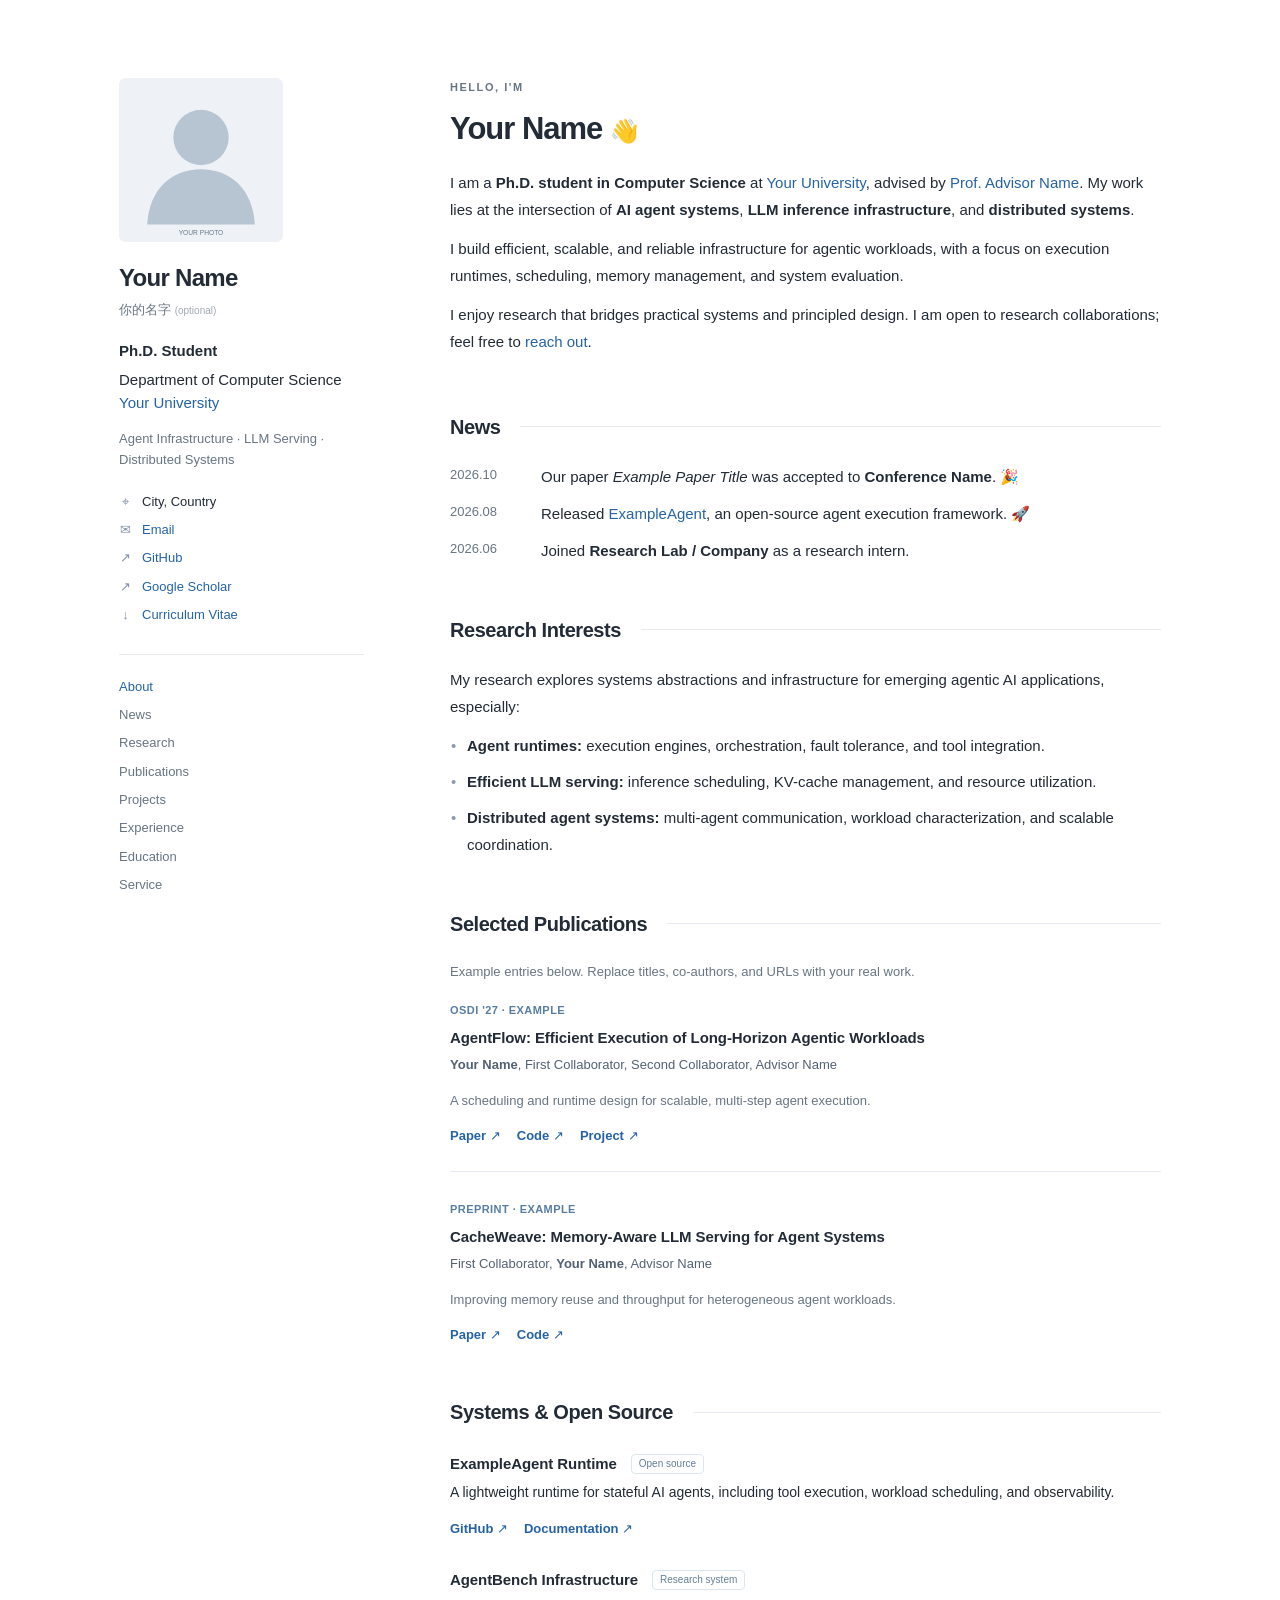
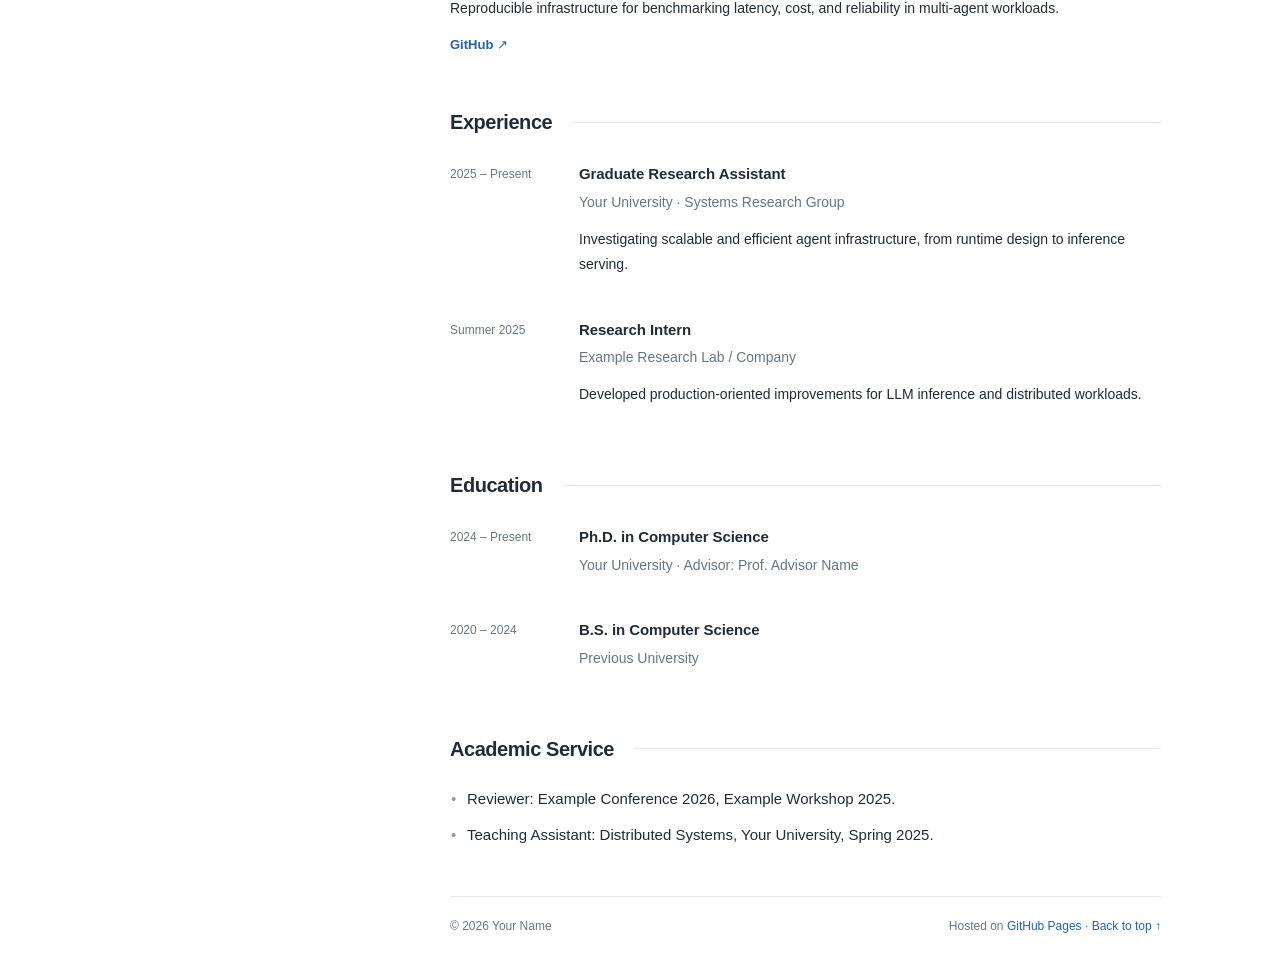
==== index.html @ 6315771d "Initial commit: personal homepage" ====
<!doctype html>
<html lang="en">
<head>
  <meta charset="utf-8" />
  <meta name="viewport" content="width=device-width, initial-scale=1" />
  <meta name="description" content="Your Name — Ph.D. researcher in Agent Infrastructure, LLM serving, and distributed systems." />
  <meta name="theme-color" content="#ffffff" />
  <title>Your Name | Agent Infrastructure Research</title>
  <link rel="icon" href="assets/favicon.svg" type="image/svg+xml" />
  <link rel="stylesheet" href="assets/style.css" />
</head>
<body>
  <a class="skip-link" href="#about">Skip to content</a>
  <div class="layout">
    <aside class="sidebar" aria-label="Profile">
      <a href="#about" class="portrait-link" aria-label="Back to introduction"><img class="portrait" src="assets/avatar.svg" alt="Placeholder portrait. Replace with your own photo." width="184" height="184" /></a>
      <h1>Your Name</h1>
      <p class="native-name">你的名字 <span class="optional">(optional)</span></p>
      <p class="role">Ph.D. Student</p>
      <p class="affiliation">Department of Computer Science<br /><a href="https://example.edu/">Your University</a></p>
      <p class="research-line">Agent Infrastructure · LLM Serving · Distributed Systems</p>
      <ul class="contacts" aria-label="Contact links">
        <li><span aria-hidden="true">⌖</span> City, Country</li>
        <li><span aria-hidden="true">✉</span> <a href="mailto:yourname@example.com">Email</a></li>
        <li><span aria-hidden="true">↗</span> <a href="https://github.com/yourusername">GitHub</a></li>
        <li><span aria-hidden="true">↗</span> <a href="https://scholar.google.com/">Google Scholar</a></li>
        <li><span aria-hidden="true">↓</span> <a href="cv.html">Curriculum Vitae</a></li>
      </ul>
      <nav class="side-nav" aria-label="Page sections">
        <a href="#about">About</a><a href="#news">News</a><a href="#research">Research</a><a href="#publications">Publications</a><a href="#projects">Projects</a><a href="#experience">Experience</a><a href="#education">Education</a><a href="#service">Service</a>
      </nav>
    </aside>

    <main class="main" id="about">
      <header class="mobile-header"><span>Your Name</span><a href="cv.html">CV ↗</a></header>
      <section class="section intro" aria-labelledby="about-heading">
        <p class="eyebrow">Hello, I'm</p>
        <h2 id="about-heading">Your Name <span class="greeting">👋</span></h2>
        <p>I am a <strong>Ph.D. student in Computer Science</strong> at <a href="https://example.edu/">Your University</a>, advised by <a href="https://example.com/">Prof. Advisor Name</a>. My work lies at the intersection of <strong>AI agent systems</strong>, <strong>LLM inference infrastructure</strong>, and <strong>distributed systems</strong>.</p>
        <p>I build efficient, scalable, and reliable infrastructure for agentic workloads, with a focus on execution runtimes, scheduling, memory management, and system evaluation.</p>
        <p>I enjoy research that bridges practical systems and principled design. I am open to research collaborations; feel free to <a href="mailto:yourname@example.com">reach out</a>.</p>
      </section>

      <section class="section" id="news" aria-labelledby="news-heading">
        <div class="section-heading"><h2 id="news-heading">News</h2><span class="heading-rule"></span></div>
        <ul class="news-list">
          <li><time datetime="2026-10">2026.10</time><span>Our paper <em>Example Paper Title</em> was accepted to <strong>Conference Name</strong>. 🎉</span></li>
          <li><time datetime="2026-08">2026.08</time><span>Released <a href="https://github.com/yourusername">ExampleAgent</a>, an open-source agent execution framework. 🚀</span></li>
          <li><time datetime="2026-06">2026.06</time><span>Joined <strong>Research Lab / Company</strong> as a research intern.</span></li>
        </ul>
      </section>

      <section class="section" id="research" aria-labelledby="research-heading">
        <div class="section-heading"><h2 id="research-heading">Research Interests</h2><span class="heading-rule"></span></div>
        <p>My research explores systems abstractions and infrastructure for emerging agentic AI applications, especially:</p>
        <ul class="compact-list">
          <li><strong>Agent runtimes:</strong> execution engines, orchestration, fault tolerance, and tool integration.</li>
          <li><strong>Efficient LLM serving:</strong> inference scheduling, KV-cache management, and resource utilization.</li>
          <li><strong>Distributed agent systems:</strong> multi-agent communication, workload characterization, and scalable coordination.</li>
        </ul>
      </section>

      <section class="section" id="publications" aria-labelledby="publications-heading">
        <div class="section-heading"><h2 id="publications-heading">Selected Publications</h2><span class="heading-rule"></span></div>
        <p class="section-note">Example entries below. Replace titles, co-authors, and URLs with your real work.</p>
        <article class="pub-entry"><span class="venue">OSDI '27 · Example</span><h3>AgentFlow: Efficient Execution of Long-Horizon Agentic Workloads</h3><p class="authors"><strong>Your Name</strong>, First Collaborator, Second Collaborator, Advisor Name</p><p class="pub-summary">A scheduling and runtime design for scalable, multi-step agent execution.</p><div class="links"><a href="https://example.com/paper-1">Paper ↗</a><a href="https://github.com/yourusername">Code ↗</a><a href="https://example.com/project-1">Project ↗</a></div></article>
        <article class="pub-entry"><span class="venue">Preprint · Example</span><h3>CacheWeave: Memory-Aware LLM Serving for Agent Systems</h3><p class="authors">First Collaborator, <strong>Your Name</strong>, Advisor Name</p><p class="pub-summary">Improving memory reuse and throughput for heterogeneous agent workloads.</p><div class="links"><a href="https://example.com/paper-2">Paper ↗</a><a href="https://github.com/yourusername">Code ↗</a></div></article>
      </section>

      <section class="section" id="projects" aria-labelledby="projects-heading">
        <div class="section-heading"><h2 id="projects-heading">Systems & Open Source</h2><span class="heading-rule"></span></div>
        <article class="item"><div class="item-top"><h3>ExampleAgent Runtime</h3><span class="small-tag">Open source</span></div><p>A lightweight runtime for stateful AI agents, including tool execution, workload scheduling, and observability.</p><div class="links"><a href="https://github.com/yourusername">GitHub ↗</a><a href="https://example.com/docs">Documentation ↗</a></div></article>
        <article class="item"><div class="item-top"><h3>AgentBench Infrastructure</h3><span class="small-tag">Research system</span></div><p>Reproducible infrastructure for benchmarking latency, cost, and reliability in multi-agent workloads.</p><div class="links"><a href="https://github.com/yourusername">GitHub ↗</a></div></article>
      </section>

      <section class="section" id="experience" aria-labelledby="experience-heading">
        <div class="section-heading"><h2 id="experience-heading">Experience</h2><span class="heading-rule"></span></div>
        <div class="timeline-entry"><div class="when">2025 – Present</div><div><h3>Graduate Research Assistant</h3><p class="muted">Your University · Systems Research Group</p><p>Investigating scalable and efficient agent infrastructure, from runtime design to inference serving.</p></div></div>
        <div class="timeline-entry"><div class="when">Summer 2025</div><div><h3>Research Intern</h3><p class="muted">Example Research Lab / Company</p><p>Developed production-oriented improvements for LLM inference and distributed workloads.</p></div></div>
      </section>

      <section class="section" id="education" aria-labelledby="education-heading">
        <div class="section-heading"><h2 id="education-heading">Education</h2><span class="heading-rule"></span></div>
        <div class="timeline-entry"><div class="when">2024 – Present</div><div><h3>Ph.D. in Computer Science</h3><p class="muted">Your University · Advisor: Prof. Advisor Name</p></div></div>
        <div class="timeline-entry"><div class="when">2020 – 2024</div><div><h3>B.S. in Computer Science</h3><p class="muted">Previous University</p></div></div>
      </section>

      <section class="section" id="service" aria-labelledby="service-heading">
        <div class="section-heading"><h2 id="service-heading">Academic Service</h2><span class="heading-rule"></span></div>
        <ul class="compact-list"><li>Reviewer: Example Conference 2026, Example Workshop 2025.</li><li>Teaching Assistant: Distributed Systems, Your University, Spring 2025.</li></ul>
      </section>
      <footer><span>© <span id="year">2026</span> Your Name</span><span>Hosted on <a href="https://pages.github.com/">GitHub Pages</a> · <a href="#about">Back to top ↑</a></span></footer>
    </main>
  </div>
  <script src="assets/main.js" defer></script>
</body>
</html>
---- assets/style.css ----
:root{color-scheme:light;--ink:#222b36;--muted:#687583;--blue:#2563a6;--border:#e6eaf0;--background:#fff;--surface:#f4f7fa}*{box-sizing:border-box}html{scroll-behavior:smooth}body{margin:0;background:var(--background);color:var(--ink);font:15px/1.8 -apple-system,BlinkMacSystemFont,"Segoe UI",Roboto,"Helvetica Neue",Arial,sans-serif;-webkit-font-smoothing:antialiased}a{color:var(--blue);text-decoration:none}a:hover{text-decoration:underline}a:focus-visible{outline:2px solid var(--blue);outline-offset:3px;border-radius:2px}.layout{max-width:1130px;margin:0 auto;display:grid;grid-template-columns:245px minmax(0,1fr);gap:86px;padding:78px 44px 40px}.sidebar{align-self:start;position:sticky;top:42px}.portrait{display:block;width:164px;height:164px;object-fit:cover;border-radius:7px;margin-bottom:22px;background:#edf2f7}.sidebar h1{font-size:24px;letter-spacing:-.7px;line-height:1.2;margin:0 0 5px}.native-name{font-size:13px;color:var(--muted);margin:0 0 16px}.optional{font-size:10px;color:#a0a8b2}.role{font-weight:650;margin:0}.affiliation{line-height:1.55;margin:4px 0 13px}.research-line{font-size:13px;color:var(--muted);line-height:1.65;margin:0 0 19px}.contacts{list-style:none;margin:0;padding:0 0 22px;border-bottom:1px solid var(--border);font-size:13px}.contacts li{display:flex;gap:10px;align-items:baseline;margin:5px 0}.contacts li span{color:#8392a4;width:13px;text-align:center}.side-nav{display:flex;flex-direction:column;align-items:flex-start;gap:5px;margin-top:20px;font-size:13px}.side-nav a{color:var(--muted)}.side-nav a:hover,.side-nav a.active{color:var(--blue)}.main{min-width:0}.mobile-header{display:none}.section{scroll-margin-top:35px;margin-bottom:48px}.intro{margin-bottom:54px}.eyebrow{letter-spacing:.14em;text-transform:uppercase;font-size:11px;color:var(--muted);font-weight:700;margin:0 0 3px}.intro h2{font-size:31px;letter-spacing:-1px;line-height:1.25;margin:0 0 20px}.greeting{font-size:23px;font-weight:400}.main p{margin:0 0 12px}.section-heading{display:flex;align-items:center;gap:20px;margin:0 0 18px}.section-heading h2{font-size:20px;letter-spacing:-.45px;margin:0;white-space:nowrap}.heading-rule{height:1px;background:var(--border);flex:1}.news-list,.compact-list{padding:0;list-style:none;margin:0}.news-list li{display:grid;grid-template-columns:75px minmax(0,1fr);gap:16px;margin-bottom:10px}.news-list time{color:var(--muted);font-size:13px;font-variant-numeric:tabular-nums}.compact-list li{position:relative;padding-left:17px;margin-bottom:9px}.compact-list li:before{content:'•';position:absolute;left:1px;color:#8c9bac}.section-note{font-size:13px;color:var(--muted)}.pub-entry{padding:0 0 23px;margin:0 0 22px;border-bottom:1px solid var(--border)}.pub-entry:last-child{border-bottom:none;padding-bottom:0;margin-bottom:0}.venue{text-transform:uppercase;letter-spacing:.04em;font-size:11px;font-weight:700;color:#587da0}.pub-entry h3,.item h3,.timeline-entry h3{font-size:15px;line-height:1.5;margin:5px 0 4px;letter-spacing:-.08px}.authors{font-size:13px;color:#536171}.pub-summary{font-size:13px;color:var(--muted)}.links{display:flex;gap:16px;flex-wrap:wrap;font-size:13px;font-weight:550}.item{margin-bottom:24px}.item-top{display:flex;align-items:center;gap:14px;flex-wrap:wrap}.small-tag{font-size:10px;border:1px solid #dce6ef;color:#637e98;border-radius:4px;padding:0 7px}.item p,.timeline-entry p{font-size:14px}.timeline-entry{display:grid;grid-template-columns:115px minmax(0,1fr);gap:14px;margin-bottom:24px}.when{color:var(--muted);font-size:12px;padding-top:6px;white-space:nowrap}.muted{color:var(--muted)}footer{border-top:1px solid var(--border);padding-top:19px;display:flex;justify-content:space-between;gap:16px;flex-wrap:wrap;color:var(--muted);font-size:12px}.skip-link{position:absolute;left:-9999px}.skip-link:focus{left:10px;top:10px;padding:8px;background:white;z-index:3}@media(max-width:850px){.layout{gap:40px;grid-template-columns:200px minmax(0,1fr);padding:48px 28px}.portrait{width:150px;height:150px}}@media(max-width:650px){.layout{display:block;padding:24px 23px 35px}.sidebar{position:static;border-bottom:1px solid var(--border);padding-bottom:20px;margin-bottom:34px}.portrait{width:116px;height:116px;margin-bottom:15px}.sidebar h1{font-size:22px}.contacts{border:0;padding-bottom:0;display:flex;flex-wrap:wrap;column-gap:16px}.contacts li{margin:2px 0}.side-nav{display:none}.mobile-header{display:none}.intro h2{font-size:28px}.section{margin-bottom:40px}.news-list li{grid-template-columns:65px minmax(0,1fr);gap:10px}.timeline-entry{grid-template-columns:1fr;gap:0}.when{padding:0}.section-heading h2{font-size:19px}}@media(prefers-reduced-motion:reduce){html{scroll-behavior:auto}}
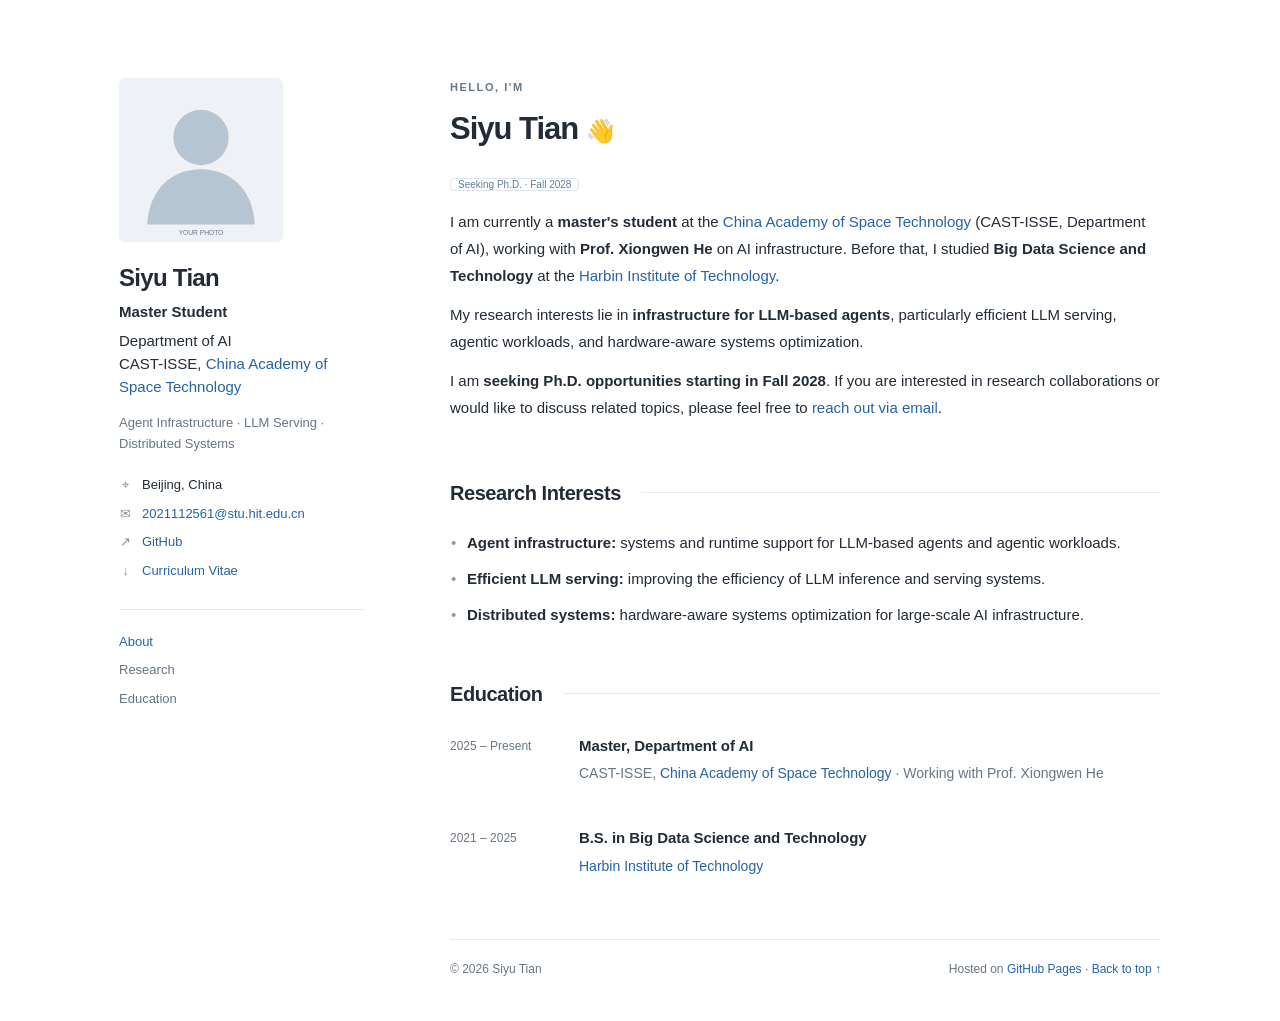
==== commit 19794383: "Replace template placeholders with Siyu Tian's real profile" ====
--- a/index.html
+++ b/index.html
@@ -3,9 +3,9 @@
 <head>
   <meta charset="utf-8" />
   <meta name="viewport" content="width=device-width, initial-scale=1" />
-  <meta name="description" content="Your Name — Ph.D. researcher in Agent Infrastructure, LLM serving, and distributed systems." />
+  <meta name="description" content="Siyu Tian — Master student at CAST-ISSE working on agent infrastructure, efficient LLM serving, and hardware-aware systems optimization." />
   <meta name="theme-color" content="#ffffff" />
-  <title>Your Name | Agent Infrastructure Research</title>
+  <title>Siyu Tian | Agent Infrastructure &amp; LLM Serving</title>
   <link rel="icon" href="assets/favicon.svg" type="image/svg+xml" />
   <link rel="stylesheet" href="assets/style.css" />
 </head>
@@ -13,83 +13,49 @@
   <a class="skip-link" href="#about">Skip to content</a>
   <div class="layout">
     <aside class="sidebar" aria-label="Profile">
-      <a href="#about" class="portrait-link" aria-label="Back to introduction"><img class="portrait" src="assets/avatar.svg" alt="Placeholder portrait. Replace with your own photo." width="184" height="184" /></a>
-      <h1>Your Name</h1>
-      <p class="native-name">你的名字 <span class="optional">(optional)</span></p>
-      <p class="role">Ph.D. Student</p>
-      <p class="affiliation">Department of Computer Science<br /><a href="https://example.edu/">Your University</a></p>
+      <a href="#about" class="portrait-link" aria-label="Back to introduction"><img class="portrait" src="assets/avatar.svg" alt="Portrait placeholder. Replace assets/avatar.svg with a photo." width="184" height="184" /></a>
+      <h1>Siyu Tian</h1>
+      <p class="role">Master Student</p>
+      <p class="affiliation">Department of AI<br />CAST-ISSE, <a href="https://cast.cn/english/channel/1803">China Academy of Space Technology</a></p>
       <p class="research-line">Agent Infrastructure · LLM Serving · Distributed Systems</p>
       <ul class="contacts" aria-label="Contact links">
-        <li><span aria-hidden="true">⌖</span> City, Country</li>
-        <li><span aria-hidden="true">✉</span> <a href="mailto:yourname@example.com">Email</a></li>
-        <li><span aria-hidden="true">↗</span> <a href="https://github.com/yourusername">GitHub</a></li>
-        <li><span aria-hidden="true">↗</span> <a href="https://scholar.google.com/">Google Scholar</a></li>
+        <li><span aria-hidden="true">⌖</span> Beijing, China</li>
+        <li><span aria-hidden="true">✉</span> <a href="mailto:2021112561@stu.hit.edu.cn">2021112561@stu.hit.edu.cn</a></li>
+        <li><span aria-hidden="true">↗</span> <a href="https://github.com/MrCloth">GitHub</a></li>
         <li><span aria-hidden="true">↓</span> <a href="cv.html">Curriculum Vitae</a></li>
       </ul>
       <nav class="side-nav" aria-label="Page sections">
-        <a href="#about">About</a><a href="#news">News</a><a href="#research">Research</a><a href="#publications">Publications</a><a href="#projects">Projects</a><a href="#experience">Experience</a><a href="#education">Education</a><a href="#service">Service</a>
+        <a href="#about">About</a><a href="#research">Research</a><a href="#education">Education</a>
       </nav>
     </aside>
 
     <main class="main" id="about">
-      <header class="mobile-header"><span>Your Name</span><a href="cv.html">CV ↗</a></header>
+      <header class="mobile-header"><span>Siyu Tian</span><a href="cv.html">CV ↗</a></header>
       <section class="section intro" aria-labelledby="about-heading">
         <p class="eyebrow">Hello, I'm</p>
-        <h2 id="about-heading">Your Name <span class="greeting">👋</span></h2>
-        <p>I am a <strong>Ph.D. student in Computer Science</strong> at <a href="https://example.edu/">Your University</a>, advised by <a href="https://example.com/">Prof. Advisor Name</a>. My work lies at the intersection of <strong>AI agent systems</strong>, <strong>LLM inference infrastructure</strong>, and <strong>distributed systems</strong>.</p>
-        <p>I build efficient, scalable, and reliable infrastructure for agentic workloads, with a focus on execution runtimes, scheduling, memory management, and system evaluation.</p>
-        <p>I enjoy research that bridges practical systems and principled design. I am open to research collaborations; feel free to <a href="mailto:yourname@example.com">reach out</a>.</p>
-      </section>
-
-      <section class="section" id="news" aria-labelledby="news-heading">
-        <div class="section-heading"><h2 id="news-heading">News</h2><span class="heading-rule"></span></div>
-        <ul class="news-list">
-          <li><time datetime="2026-10">2026.10</time><span>Our paper <em>Example Paper Title</em> was accepted to <strong>Conference Name</strong>. 🎉</span></li>
-          <li><time datetime="2026-08">2026.08</time><span>Released <a href="https://github.com/yourusername">ExampleAgent</a>, an open-source agent execution framework. 🚀</span></li>
-          <li><time datetime="2026-06">2026.06</time><span>Joined <strong>Research Lab / Company</strong> as a research intern.</span></li>
-        </ul>
+        <h2 id="about-heading">Siyu Tian <span class="greeting">👋</span></h2>
+        <p><span class="small-tag">Seeking Ph.D. · Fall 2028</span></p>
+        <p>I am currently a <strong>master's student</strong> at the <a href="https://cast.cn/english/channel/1803">China Academy of Space Technology</a> (CAST-ISSE, Department of AI), working with <strong>Prof. Xiongwen He</strong> on AI infrastructure. Before that, I studied <strong>Big Data Science and Technology</strong> at the <a href="https://www.hit.edu.cn/">Harbin Institute of Technology</a>.</p>
+        <p>My research interests lie in <strong>infrastructure for LLM-based agents</strong>, particularly efficient LLM serving, agentic workloads, and hardware-aware systems optimization.</p>
+        <p>I am <strong>seeking Ph.D. opportunities starting in Fall 2028</strong>. If you are interested in research collaborations or would like to discuss related topics, please feel free to <a href="mailto:2021112561@stu.hit.edu.cn">reach out via email</a>.</p>
       </section>
 
       <section class="section" id="research" aria-labelledby="research-heading">
         <div class="section-heading"><h2 id="research-heading">Research Interests</h2><span class="heading-rule"></span></div>
-        <p>My research explores systems abstractions and infrastructure for emerging agentic AI applications, especially:</p>
         <ul class="compact-list">
-          <li><strong>Agent runtimes:</strong> execution engines, orchestration, fault tolerance, and tool integration.</li>
-          <li><strong>Efficient LLM serving:</strong> inference scheduling, KV-cache management, and resource utilization.</li>
-          <li><strong>Distributed agent systems:</strong> multi-agent communication, workload characterization, and scalable coordination.</li>
+          <li><strong>Agent infrastructure:</strong> systems and runtime support for LLM-based agents and agentic workloads.</li>
+          <li><strong>Efficient LLM serving:</strong> improving the efficiency of LLM inference and serving systems.</li>
+          <li><strong>Distributed systems:</strong> hardware-aware systems optimization for large-scale AI infrastructure.</li>
         </ul>
-      </section>
-
-      <section class="section" id="publications" aria-labelledby="publications-heading">
-        <div class="section-heading"><h2 id="publications-heading">Selected Publications</h2><span class="heading-rule"></span></div>
-        <p class="section-note">Example entries below. Replace titles, co-authors, and URLs with your real work.</p>
-        <article class="pub-entry"><span class="venue">OSDI '27 · Example</span><h3>AgentFlow: Efficient Execution of Long-Horizon Agentic Workloads</h3><p class="authors"><strong>Your Name</strong>, First Collaborator, Second Collaborator, Advisor Name</p><p class="pub-summary">A scheduling and runtime design for scalable, multi-step agent execution.</p><div class="links"><a href="https://example.com/paper-1">Paper ↗</a><a href="https://github.com/yourusername">Code ↗</a><a href="https://example.com/project-1">Project ↗</a></div></article>
-        <article class="pub-entry"><span class="venue">Preprint · Example</span><h3>CacheWeave: Memory-Aware LLM Serving for Agent Systems</h3><p class="authors">First Collaborator, <strong>Your Name</strong>, Advisor Name</p><p class="pub-summary">Improving memory reuse and throughput for heterogeneous agent workloads.</p><div class="links"><a href="https://example.com/paper-2">Paper ↗</a><a href="https://github.com/yourusername">Code ↗</a></div></article>
-      </section>
-
-      <section class="section" id="projects" aria-labelledby="projects-heading">
-        <div class="section-heading"><h2 id="projects-heading">Systems & Open Source</h2><span class="heading-rule"></span></div>
-        <article class="item"><div class="item-top"><h3>ExampleAgent Runtime</h3><span class="small-tag">Open source</span></div><p>A lightweight runtime for stateful AI agents, including tool execution, workload scheduling, and observability.</p><div class="links"><a href="https://github.com/yourusername">GitHub ↗</a><a href="https://example.com/docs">Documentation ↗</a></div></article>
-        <article class="item"><div class="item-top"><h3>AgentBench Infrastructure</h3><span class="small-tag">Research system</span></div><p>Reproducible infrastructure for benchmarking latency, cost, and reliability in multi-agent workloads.</p><div class="links"><a href="https://github.com/yourusername">GitHub ↗</a></div></article>
-      </section>
-
-      <section class="section" id="experience" aria-labelledby="experience-heading">
-        <div class="section-heading"><h2 id="experience-heading">Experience</h2><span class="heading-rule"></span></div>
-        <div class="timeline-entry"><div class="when">2025 – Present</div><div><h3>Graduate Research Assistant</h3><p class="muted">Your University · Systems Research Group</p><p>Investigating scalable and efficient agent infrastructure, from runtime design to inference serving.</p></div></div>
-        <div class="timeline-entry"><div class="when">Summer 2025</div><div><h3>Research Intern</h3><p class="muted">Example Research Lab / Company</p><p>Developed production-oriented improvements for LLM inference and distributed workloads.</p></div></div>
       </section>
 
       <section class="section" id="education" aria-labelledby="education-heading">
         <div class="section-heading"><h2 id="education-heading">Education</h2><span class="heading-rule"></span></div>
-        <div class="timeline-entry"><div class="when">2024 – Present</div><div><h3>Ph.D. in Computer Science</h3><p class="muted">Your University · Advisor: Prof. Advisor Name</p></div></div>
-        <div class="timeline-entry"><div class="when">2020 – 2024</div><div><h3>B.S. in Computer Science</h3><p class="muted">Previous University</p></div></div>
+        <div class="timeline-entry"><div class="when">2025 – Present</div><div><h3>Master, Department of AI</h3><p class="muted">CAST-ISSE, <a href="https://cast.cn/english/channel/1803">China Academy of Space Technology</a> · Working with Prof. Xiongwen He</p></div></div>
+        <div class="timeline-entry"><div class="when">2021 – 2025</div><div><h3>B.S. in Big Data Science and Technology</h3><p class="muted"><a href="https://www.hit.edu.cn/">Harbin Institute of Technology</a></p></div></div>
       </section>
 
-      <section class="section" id="service" aria-labelledby="service-heading">
-        <div class="section-heading"><h2 id="service-heading">Academic Service</h2><span class="heading-rule"></span></div>
-        <ul class="compact-list"><li>Reviewer: Example Conference 2026, Example Workshop 2025.</li><li>Teaching Assistant: Distributed Systems, Your University, Spring 2025.</li></ul>
-      </section>
-      <footer><span>© <span id="year">2026</span> Your Name</span><span>Hosted on <a href="https://pages.github.com/">GitHub Pages</a> · <a href="#about">Back to top ↑</a></span></footer>
+      <footer><span>© <span id="year">2026</span> Siyu Tian</span><span>Hosted on <a href="https://pages.github.com/">GitHub Pages</a> · <a href="#about">Back to top ↑</a></span></footer>
     </main>
   </div>
   <script src="assets/main.js" defer></script>
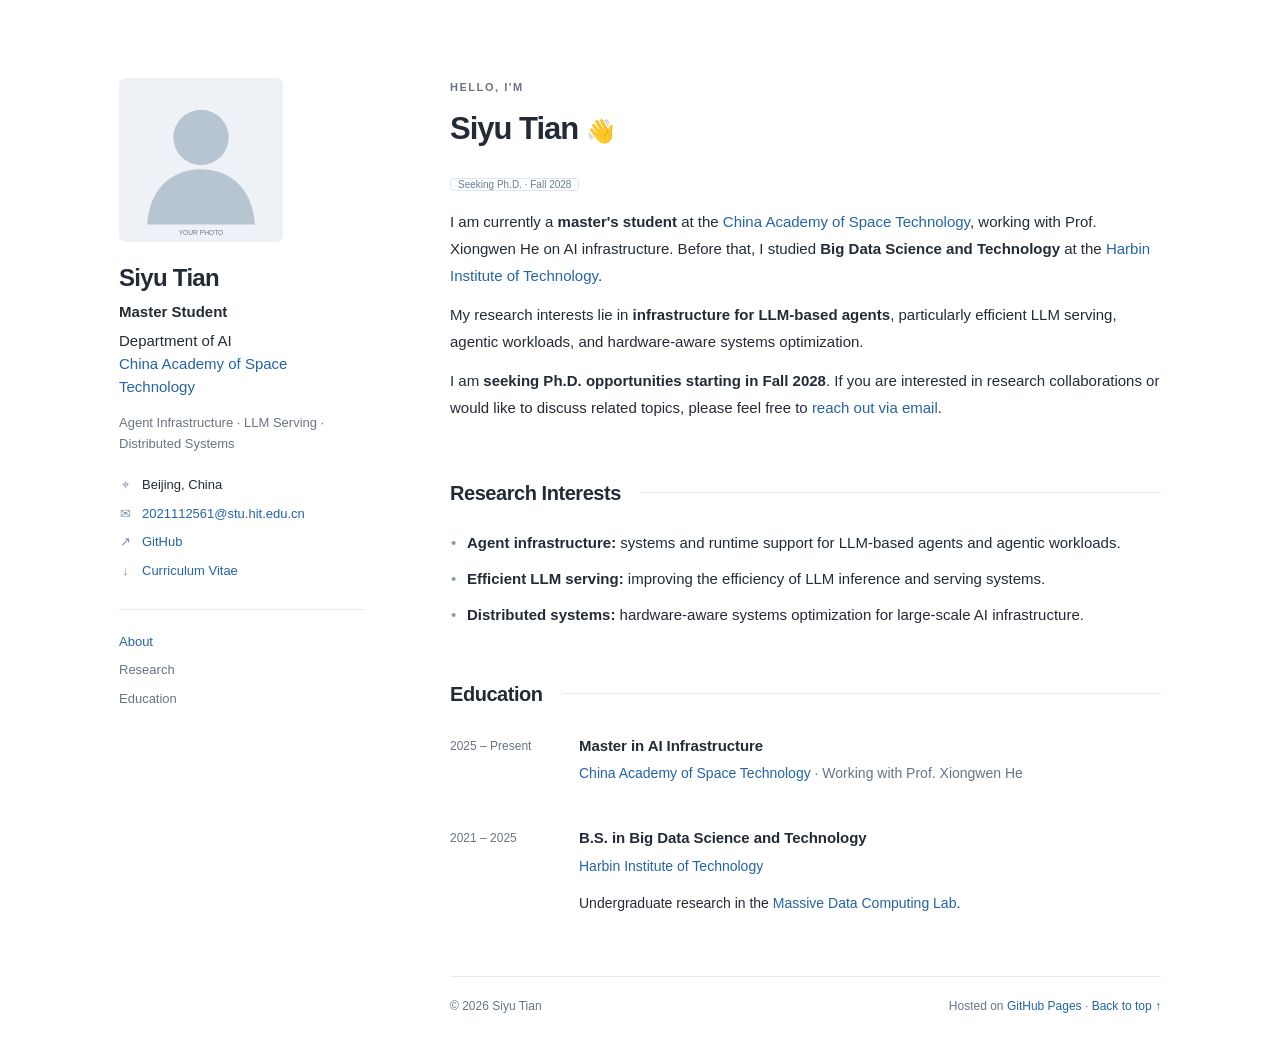
==== commit 75f1ad8b: "Remove CAST-ISSE mentions, rename degree to AI Infrastructure, add HIT lab" ====
--- a/index.html
+++ b/index.html
@@ -3,7 +3,7 @@
 <head>
   <meta charset="utf-8" />
   <meta name="viewport" content="width=device-width, initial-scale=1" />
-  <meta name="description" content="Siyu Tian — Master student at CAST-ISSE working on agent infrastructure, efficient LLM serving, and hardware-aware systems optimization." />
+  <meta name="description" content="Siyu Tian — Master student at the China Academy of Space Technology working on agent infrastructure, efficient LLM serving, and hardware-aware systems optimization." />
   <meta name="theme-color" content="#ffffff" />
   <title>Siyu Tian | Agent Infrastructure &amp; LLM Serving</title>
   <link rel="icon" href="assets/favicon.svg" type="image/svg+xml" />
@@ -16,7 +16,7 @@
       <a href="#about" class="portrait-link" aria-label="Back to introduction"><img class="portrait" src="assets/avatar.svg" alt="Portrait placeholder. Replace assets/avatar.svg with a photo." width="184" height="184" /></a>
       <h1>Siyu Tian</h1>
       <p class="role">Master Student</p>
-      <p class="affiliation">Department of AI<br />CAST-ISSE, <a href="https://cast.cn/english/channel/1803">China Academy of Space Technology</a></p>
+      <p class="affiliation">Department of AI<br /><a href="https://cast.cn/english/channel/1803">China Academy of Space Technology</a></p>
       <p class="research-line">Agent Infrastructure · LLM Serving · Distributed Systems</p>
       <ul class="contacts" aria-label="Contact links">
         <li><span aria-hidden="true">⌖</span> Beijing, China</li>
@@ -35,7 +35,7 @@
         <p class="eyebrow">Hello, I'm</p>
         <h2 id="about-heading">Siyu Tian <span class="greeting">👋</span></h2>
         <p><span class="small-tag">Seeking Ph.D. · Fall 2028</span></p>
-        <p>I am currently a <strong>master's student</strong> at the <a href="https://cast.cn/english/channel/1803">China Academy of Space Technology</a> (CAST-ISSE, Department of AI), working with <strong>Prof. Xiongwen He</strong> on AI infrastructure. Before that, I studied <strong>Big Data Science and Technology</strong> at the <a href="https://www.hit.edu.cn/">Harbin Institute of Technology</a>.</p>
+        <p>I am currently a <strong>master's student</strong> at the <a href="https://cast.cn/english/channel/1803">China Academy of Space Technology</a>, working with Prof. Xiongwen He on AI infrastructure. Before that, I studied <strong>Big Data Science and Technology</strong> at the <a href="https://www.hit.edu.cn/">Harbin Institute of Technology</a>.</p>
         <p>My research interests lie in <strong>infrastructure for LLM-based agents</strong>, particularly efficient LLM serving, agentic workloads, and hardware-aware systems optimization.</p>
         <p>I am <strong>seeking Ph.D. opportunities starting in Fall 2028</strong>. If you are interested in research collaborations or would like to discuss related topics, please feel free to <a href="mailto:2021112561@stu.hit.edu.cn">reach out via email</a>.</p>
       </section>
@@ -51,8 +51,8 @@
 
       <section class="section" id="education" aria-labelledby="education-heading">
         <div class="section-heading"><h2 id="education-heading">Education</h2><span class="heading-rule"></span></div>
-        <div class="timeline-entry"><div class="when">2025 – Present</div><div><h3>Master, Department of AI</h3><p class="muted">CAST-ISSE, <a href="https://cast.cn/english/channel/1803">China Academy of Space Technology</a> · Working with Prof. Xiongwen He</p></div></div>
-        <div class="timeline-entry"><div class="when">2021 – 2025</div><div><h3>B.S. in Big Data Science and Technology</h3><p class="muted"><a href="https://www.hit.edu.cn/">Harbin Institute of Technology</a></p></div></div>
+        <div class="timeline-entry"><div class="when">2025 – Present</div><div><h3>Master in AI Infrastructure</h3><p class="muted"><a href="https://cast.cn/english/channel/1803">China Academy of Space Technology</a> · Working with Prof. Xiongwen He</p></div></div>
+        <div class="timeline-entry"><div class="when">2021 – 2025</div><div><h3>B.S. in Big Data Science and Technology</h3><p class="muted"><a href="https://www.hit.edu.cn/">Harbin Institute of Technology</a></p><p>Undergraduate research in the <a href="https://db.hit.edu.cn/main.htm">Massive Data Computing Lab</a>.</p></div></div>
       </section>
 
       <footer><span>© <span id="year">2026</span> Siyu Tian</span><span>Hosted on <a href="https://pages.github.com/">GitHub Pages</a> · <a href="#about">Back to top ↑</a></span></footer>
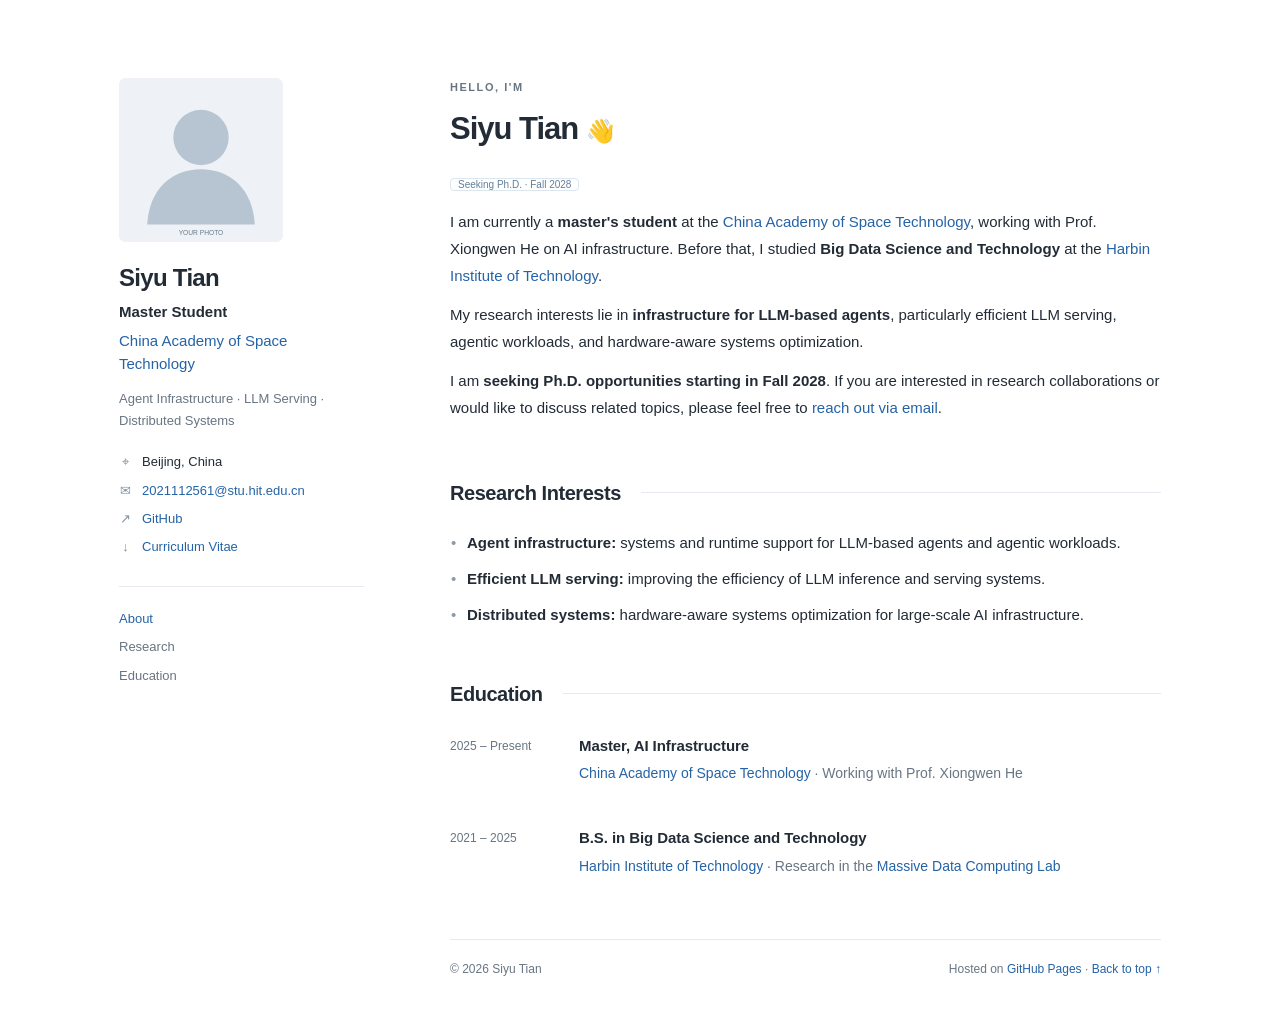
==== commit 16c460a2: "Inline HIT lab line, rename degree format, drop sidebar department" ====
--- a/index.html
+++ b/index.html
@@ -16,7 +16,7 @@
       <a href="#about" class="portrait-link" aria-label="Back to introduction"><img class="portrait" src="assets/avatar.svg" alt="Portrait placeholder. Replace assets/avatar.svg with a photo." width="184" height="184" /></a>
       <h1>Siyu Tian</h1>
       <p class="role">Master Student</p>
-      <p class="affiliation">Department of AI<br /><a href="https://cast.cn/english/channel/1803">China Academy of Space Technology</a></p>
+      <p class="affiliation"><a href="https://cast.cn/english/channel/1803">China Academy of Space Technology</a></p>
       <p class="research-line">Agent Infrastructure · LLM Serving · Distributed Systems</p>
       <ul class="contacts" aria-label="Contact links">
         <li><span aria-hidden="true">⌖</span> Beijing, China</li>
@@ -51,8 +51,8 @@
 
       <section class="section" id="education" aria-labelledby="education-heading">
         <div class="section-heading"><h2 id="education-heading">Education</h2><span class="heading-rule"></span></div>
-        <div class="timeline-entry"><div class="when">2025 – Present</div><div><h3>Master in AI Infrastructure</h3><p class="muted"><a href="https://cast.cn/english/channel/1803">China Academy of Space Technology</a> · Working with Prof. Xiongwen He</p></div></div>
-        <div class="timeline-entry"><div class="when">2021 – 2025</div><div><h3>B.S. in Big Data Science and Technology</h3><p class="muted"><a href="https://www.hit.edu.cn/">Harbin Institute of Technology</a></p><p>Undergraduate research in the <a href="https://db.hit.edu.cn/main.htm">Massive Data Computing Lab</a>.</p></div></div>
+        <div class="timeline-entry"><div class="when">2025 – Present</div><div><h3>Master, AI Infrastructure</h3><p class="muted"><a href="https://cast.cn/english/channel/1803">China Academy of Space Technology</a> · Working with Prof. Xiongwen He</p></div></div>
+        <div class="timeline-entry"><div class="when">2021 – 2025</div><div><h3>B.S. in Big Data Science and Technology</h3><p class="muted"><a href="https://www.hit.edu.cn/">Harbin Institute of Technology</a> · Research in the <a href="https://db.hit.edu.cn/main.htm">Massive Data Computing Lab</a></p></div></div>
       </section>
 
       <footer><span>© <span id="year">2026</span> Siyu Tian</span><span>Hosted on <a href="https://pages.github.com/">GitHub Pages</a> · <a href="#about">Back to top ↑</a></span></footer>
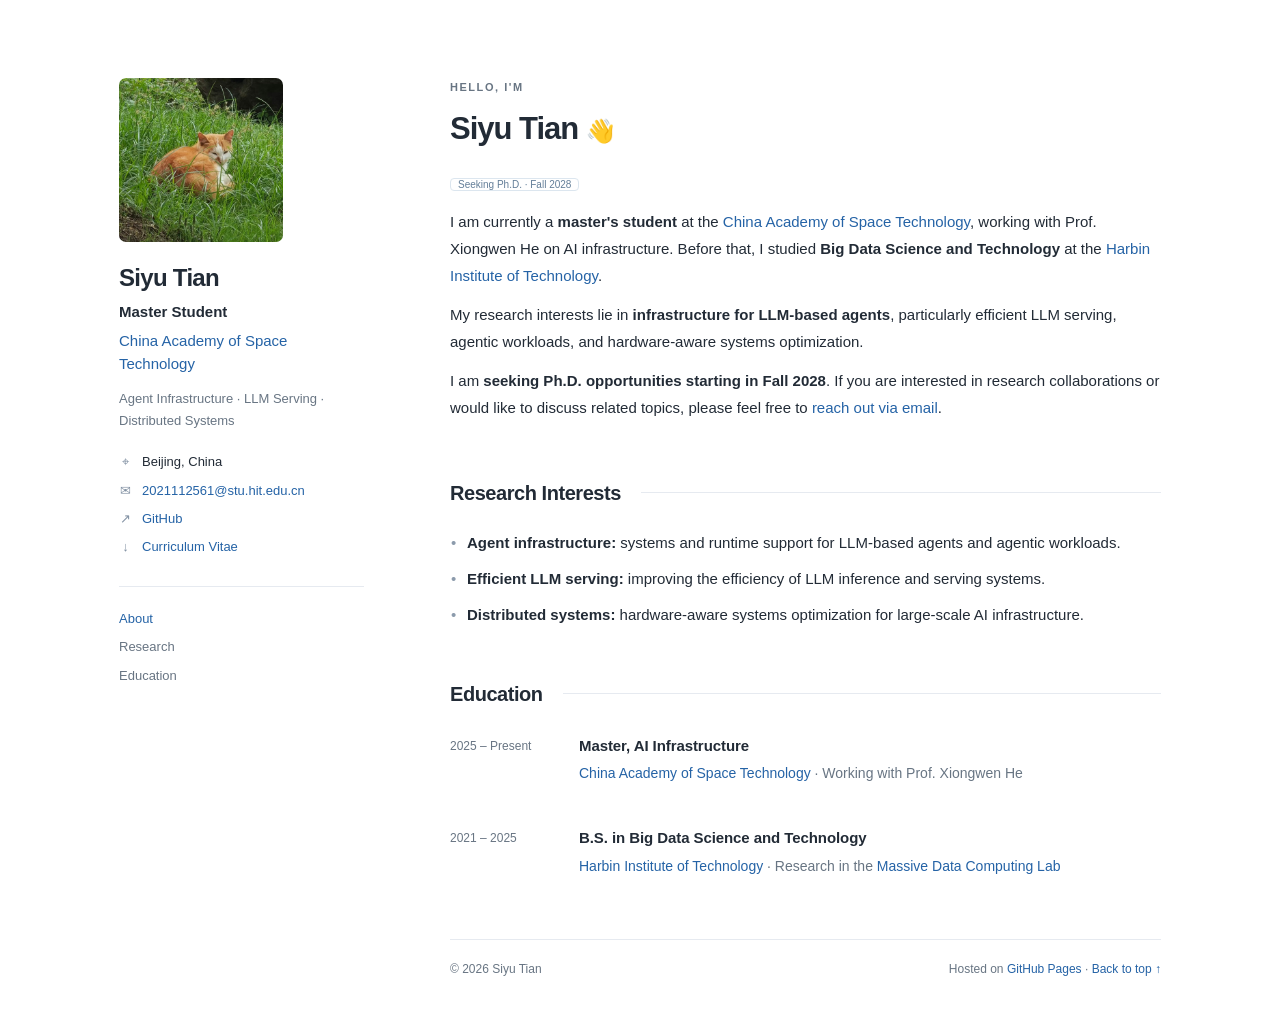
==== commit 5c6407cb: "Replace placeholder avatar with photo (optimized 480px JPEG)" ====
--- a/index.html
+++ b/index.html
@@ -13,7 +13,7 @@
   <a class="skip-link" href="#about">Skip to content</a>
   <div class="layout">
     <aside class="sidebar" aria-label="Profile">
-      <a href="#about" class="portrait-link" aria-label="Back to introduction"><img class="portrait" src="assets/avatar.svg" alt="Portrait placeholder. Replace assets/avatar.svg with a photo." width="184" height="184" /></a>
+      <a href="#about" class="portrait-link" aria-label="Back to introduction"><img class="portrait" src="assets/touxiang.jpg" alt="Portrait of Siyu Tian" width="480" height="494" /></a>
       <h1>Siyu Tian</h1>
       <p class="role">Master Student</p>
       <p class="affiliation"><a href="https://cast.cn/english/channel/1803">China Academy of Space Technology</a></p>
